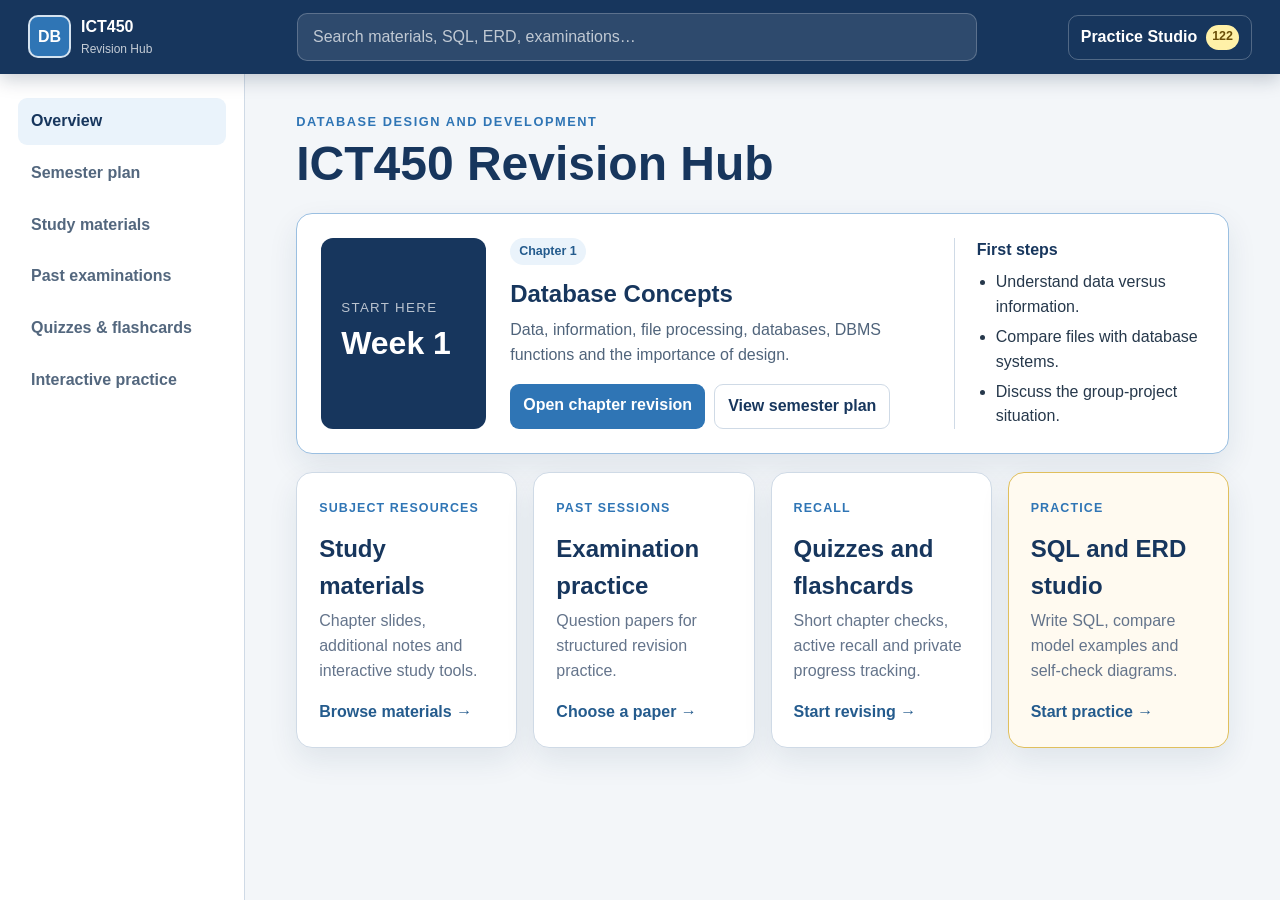
==== index.html @ 98ae1213 "Align revision progress labels and quiz position (r55)" ====
<!doctype html>
<html lang="en">
<head>
  <meta charset="utf-8">
  <meta name="viewport" content="width=device-width, initial-scale=1">
  <meta name="theme-color" content="#17365d">
  <meta name="description" content="ICT450 revision hub for Database Design and Development.">
  <meta name="ict450-release" content="2026.10.04-r55">
  <link rel="icon" type="image/svg+xml" href="data:image/svg+xml,%3Csvg xmlns='http://www.w3.org/2000/svg' viewBox='0 0 64 64'%3E%3Crect width='64' height='64' rx='12' fill='%2317365d'/%3E%3Cellipse cx='32' cy='17' rx='20' ry='8' fill='%23fff'/%3E%3Cpath d='M12 17v15c0 4 9 8 20 8s20-4 20-8V17M12 32v15c0 4 9 8 20 8s20-4 20-8V32' fill='none' stroke='%23fff' stroke-width='5'/%3E%3C/svg%3E">
  <title>ICT450 Revision Hub</title>
  <link rel="stylesheet" href="hub.css?v=2026.10.04-r55">
  <link rel="stylesheet" href="hub-content.css?v=2026.10.04-r55">
</head>
<body>
  <a class="skip-link" href="#hub-main">Skip to learning materials</a>
  <header class="hub-header">
    <button class="menu-button" id="menuButton" aria-label="Open navigation" aria-expanded="false">☰</button>
    <a class="hub-brand" href="#home" data-route="home"><span class="brand-icon">DB</span><span><strong>ICT450</strong><small>Revision Hub</small></span></a>
    <label class="global-search"><span class="visually-hidden">Search the hub</span><input id="globalSearch" type="search" placeholder="Search materials, SQL, ERD, examinations…"></label>
    <a class="practice-link" href="06-interactive-practice/index.html"><span>Practice Studio</span><b>122</b></a>
  </header>

  <div class="hub-shell">
    <aside class="hub-sidebar" id="hubSidebar" aria-label="Hub sections">
      <nav>
        <a href="#home" data-route="home" class="is-active">Overview</a>
        <a href="#semester" data-route="semester">Semester plan</a>
        <a href="#materials" data-route="materials">Study materials</a>
        <a href="#exams" data-route="exams">Past examinations</a>
        <a href="08-revision/index.html">Quizzes &amp; flashcards</a>
        <a href="06-interactive-practice/index.html">Interactive practice</a>
      </nav>
    </aside>

    <main id="hub-main">
      <section class="hub-view is-visible" data-view="home">
        <div class="dashboard-heading">
          <div><p class="eyebrow">Database Design and Development</p><h1>ICT450 Revision Hub</h1></div>
        </div>
        <section class="current-week-card">
          <div class="week-number"><small id="weekState">Start here</small><strong id="currentWeekNumber">Week 1</strong></div>
          <div class="week-focus"><span class="chapter-pill" id="currentChapter">Chapter 1</span><h2 id="currentWeekTitle">Database Concepts</h2><p id="currentWeekDescription">Data, information, databases, file processing, database systems and the importance of database design.</p><div class="action-row" id="currentWeekActions"><a class="primary-action" href="08-revision/index.html">Open chapter revision</a><a class="secondary-action" href="#semester" data-route="semester">View semester plan</a></div></div>
          <div class="week-check"><strong>First steps</strong><ul id="currentWeekChecklist"><li>Understand data versus information.</li><li>Compare files with database systems.</li><li>Discuss the group-project situation.</li></ul></div>
        </section>
        <div class="dashboard-grid">
          <a class="launch-card" href="#materials" data-route="materials"><span>Subject resources</span><h2>Study materials</h2><p>Chapter slides, additional notes and interactive study tools.</p><b>Browse materials →</b></a>
          <a class="launch-card" href="#exams" data-route="exams"><span>Past sessions</span><h2>Examination practice</h2><p>Question papers for structured revision practice.</p><b>Choose a paper →</b></a>
          <a class="launch-card" href="08-revision/index.html"><span>Recall</span><h2>Quizzes and flashcards</h2><p>Short chapter checks, active recall and private progress tracking.</p><b>Start revising →</b></a>
          <a class="launch-card accent" href="06-interactive-practice/index.html"><span>Practice</span><h2>SQL and ERD studio</h2><p>Write SQL, compare model examples and self-check diagrams.</p><b>Start practice →</b></a>
        </div>
      </section>

      <section class="hub-view" data-view="semester"><div class="section-title"><p class="eyebrow">14 teaching weeks</p><h1>Semester plan</h1></div><div id="semesterTimeline"></div></section>
      <section class="hub-view" data-view="materials">
        <div class="section-title"><p class="eyebrow">Subject resources</p><h1>Study materials</h1><p>Use the official chapter slides first, then choose focused notes or interactive tools for reinforcement.</p></div>
        <h2 class="subheading">Main reference</h2><div class="resource-grid" id="mainReferenceGrid"></div>
        <h2 class="subheading">Additional notes</h2><div class="resource-grid" id="additionalNotesGrid"></div>
        <h2 class="subheading">Interactive study tools</h2><div class="resource-grid" id="interactiveToolsGrid"></div>
      </section>
      <section class="hub-view" data-view="exams"><div class="section-title"><p class="eyebrow">Question papers</p><h1>Past examinations</h1></div><div id="examGrid"></div></section>
      <section class="hub-view" data-view="search"><div class="section-title"><p class="eyebrow">Hub search</p><h1 id="searchHeading">Search results</h1></div><div class="resource-grid" id="searchResults"></div></section>
    </main>
  </div>
  <div class="sidebar-backdrop" id="sidebarBackdrop"></div>
  <script src="hub.js?v=2026.10.04-r55"></script>
</body>
</html>
---- hub.css ----
:root{--navy:#17365d;--blue:#2f75b5;--blue2:#245b8d;--ice:#eaf3fb;--ink:#26384b;--muted:#64748b;--line:#cfdae6;--paper:#fff;--bg:#f3f6f9;--yellow:#fff1a8;--amber:#d99a22;--green:#15765e;--shadow:0 12px 30px rgba(23,54,93,.09);--radius:16px}*{box-sizing:border-box}html{scroll-behavior:smooth}body{margin:0;background:var(--bg);color:var(--ink);font:16px/1.55 Arial,Helvetica,sans-serif}a{color:inherit}button,input{font:inherit}.skip-link{position:fixed;top:-60px;left:12px;z-index:100;padding:10px 14px;border-radius:8px;background:var(--yellow);font-weight:800}.skip-link:focus{top:12px}.visually-hidden{position:absolute;width:1px;height:1px;overflow:hidden;clip:rect(0,0,0,0)}.hub-header{position:sticky;top:0;z-index:30;height:74px;display:grid;grid-template-columns:245px minmax(260px,680px) auto;align-items:center;gap:24px;padding:10px 28px;color:#fff;background:var(--navy);box-shadow:0 5px 18px rgba(8,29,54,.22)}.hub-brand{display:flex;align-items:center;gap:10px;text-decoration:none}.brand-icon{width:43px;height:43px;display:grid;place-items:center;border:2px solid rgba(255,255,255,.8);border-radius:10px;background:var(--blue);font-weight:900}.hub-brand strong,.hub-brand small{display:block}.hub-brand small{font-size:.75rem;opacity:.75}.global-search input{width:100%;padding:11px 15px;border:1px solid rgba(255,255,255,.22);border-radius:10px;color:#fff;background:rgba(255,255,255,.1)}.global-search input::placeholder{color:rgba(255,255,255,.7)}.practice-link{justify-self:end;display:flex;align-items:center;gap:9px;padding:9px 12px;border:1px solid rgba(255,255,255,.25);border-radius:10px;text-decoration:none;font-weight:800}.practice-link b{display:grid;place-items:center;min-width:30px;height:25px;padding:0 6px;border-radius:999px;background:var(--yellow);color:#6b4e08;font-size:.78rem}.menu-button{display:none;border:0;color:#fff;background:transparent;font-size:1.4rem}.hub-shell{display:grid;grid-template-columns:245px minmax(0,1fr);min-height:calc(100vh - 74px)}.hub-sidebar{position:sticky;top:74px;height:calc(100vh - 74px);display:flex;flex-direction:column;justify-content:space-between;padding:24px 18px;border-right:1px solid var(--line);background:#fff}.hub-sidebar nav{display:grid;gap:5px}.hub-sidebar nav a{padding:11px 13px;border-radius:9px;text-decoration:none;color:#53677e;font-weight:700}.hub-sidebar nav a:hover,.hub-sidebar nav a.is-active{color:var(--navy);background:var(--ice)}.sidebar-status{display:flex;gap:9px;align-items:flex-start;padding:13px;border-radius:10px;background:#edf8f4}.sidebar-status>span{width:10px;height:10px;margin-top:6px;border-radius:50%;background:var(--green)}.sidebar-status strong,.sidebar-status small{display:block}.sidebar-status small{color:var(--muted)}main{min-width:0;padding:38px clamp(22px,4vw,56px) 70px}.hub-view{display:none;max-width:1280px;margin:auto}.hub-view.is-visible{display:block}.dashboard-heading,.section-title{display:flex;justify-content:space-between;gap:24px;align-items:end;margin-bottom:22px}.eyebrow{margin:0 0 6px;color:var(--blue);font-size:.8rem;font-weight:900;letter-spacing:.12em;text-transform:uppercase}h1,h2,p{margin-top:0}h1{margin-bottom:0;color:var(--navy);font-size:clamp(2rem,4vw,3rem);line-height:1.1}h2{color:var(--navy)}.date-chip{padding:8px 11px;border:1px solid var(--line);border-radius:999px;background:#fff;color:var(--muted);font-size:.86rem}.current-week-card{display:grid;grid-template-columns:165px minmax(0,1.45fr) minmax(250px,.7fr);gap:24px;align-items:center;padding:24px;border:1px solid #9abfe1;border-radius:var(--radius);background:#fff;box-shadow:var(--shadow)}.week-number{align-self:stretch;display:flex;flex-direction:column;justify-content:center;padding:20px;border-radius:12px;background:var(--navy);color:#fff}.week-number small{opacity:.7;text-transform:uppercase;letter-spacing:.1em}.week-number strong{font-size:2rem}.week-number span{font-size:.85rem;opacity:.8}.chapter-pill{display:inline-block;padding:4px 9px;border-radius:999px;color:var(--blue2);background:var(--ice);font-size:.78rem;font-weight:900}.week-focus h2{margin:10px 0 6px}.week-focus p{color:#50647b}.action-row{display:flex;gap:9px;flex-wrap:wrap}.primary-action,.secondary-action{padding:9px 13px;border-radius:9px;text-decoration:none;font-weight:800}.primary-action{color:#fff;background:var(--blue)}.secondary-action{border:1px solid var(--line);color:var(--navy);background:#fff}.week-check{padding-left:22px;border-left:1px solid var(--line)}.week-check strong{color:var(--navy)}.week-check ul{margin:8px 0 0;padding-left:19px}.week-check li+li{margin-top:5px}.dashboard-grid{display:grid;grid-template-columns:repeat(4,1fr);gap:16px;margin-top:18px}.launch-card{padding:22px;border:1px solid var(--line);border-radius:var(--radius);background:#fff;box-shadow:var(--shadow);text-decoration:none}.launch-card:hover{transform:translateY(-2px);border-color:var(--blue)}.launch-card span{color:var(--blue);font-size:.78rem;font-weight:900;text-transform:uppercase;letter-spacing:.09em}.launch-card h2{margin:10px 0 5px}.launch-card p{color:var(--muted)}.launch-card b{color:var(--blue2)}.launch-card.accent{border-color:#e0bf5d;background:#fffaf0}.resource-grid{display:grid;grid-template-columns:repeat(3,minmax(0,1fr));gap:15px}.sidebar-backdrop{display:none}@media(max-width:900px){.hub-header{grid-template-columns:auto 1fr auto;height:auto;padding:10px 15px;gap:10px}.menu-button{display:block}.hub-brand{grid-column:2}.global-search{grid-column:1/-1;grid-row:2}.practice-link span{display:none}.hub-shell{grid-template-columns:1fr}.hub-sidebar{position:fixed;left:-280px;top:0;z-index:50;width:270px;height:100vh;transition:left .2s}.hub-sidebar.is-open{left:0}.sidebar-backdrop.is-open{display:block;position:fixed;inset:0;z-index:40;background:rgba(13,30,50,.45)}main{padding:28px 18px 60px}.current-week-card{grid-template-columns:135px 1fr}.week-check{grid-column:1/-1;padding:16px 0 0;border-left:0;border-top:1px solid var(--line)}.dashboard-grid,.resource-grid{grid-template-columns:repeat(2,minmax(0,1fr))}}@media(max-width:620px){.dashboard-heading,.section-title{align-items:flex-start;flex-direction:column}.date-chip{display:none}.current-week-card{grid-template-columns:1fr;padding:16px}.week-number{min-height:115px}.week-check{grid-column:auto}.dashboard-grid,.resource-grid{grid-template-columns:1fr}.hub-header{grid-template-columns:auto 1fr auto}.hub-brand small{display:none}h1{font-size:2rem}}
---- hub-content.css ----
.resource-card {
  display: flex;
  flex-direction: column;
  min-height: 280px;
  padding: 21px;
  border: 1px solid var(--line);
  border-radius: var(--radius);
  background: #fff;
  box-shadow: var(--shadow);
}
.section-title { display: block; }
.section-title .eyebrow { margin-bottom: 7px; }
.resource-card h2 { margin: 13px 0 4px; font-size: 1.22rem; }
.resource-card > p:not(.resource-meta) { color: #53677e; }
.resource-top { display: flex; justify-content: space-between; gap: 10px; align-items: center; }
.resource-code { color: var(--blue); font-size: .78rem; font-weight: 900; letter-spacing: .08em; }
.format-chip, .status-chip { padding: 4px 8px; border-radius: 999px; background: var(--ice); color: var(--blue2); font-size: .74rem; font-weight: 800; }
.resource-meta { margin-bottom: 10px; color: var(--muted); font-size: .86rem; }
.card-actions { display: flex; gap: 8px; flex-wrap: wrap; margin-top: auto; }
.availability-note { margin-top: auto; padding: 9px 11px; border-left: 4px solid var(--blue); border-radius: 5px; color: var(--navy) !important; background: var(--ice); font-weight: 800; }
.timeline { display: grid; gap: 10px; }
.timeline-row { display: grid; grid-template-columns: 150px minmax(0,1fr) 230px; gap: 22px; align-items: start; padding: 18px 20px; border: 1px solid var(--line); border-radius: 12px; background: #fff; }
.timeline-row > div:first-child strong, .timeline-row > div:first-child small { display: block; }
.timeline-row > div:first-child strong { color: var(--blue); font-size: 1.08rem; }
.timeline-row > div:first-child small { color: var(--muted); }
.timeline-row > div:nth-child(2) > span { color: var(--blue2); font-size: .76rem; font-weight: 900; text-transform: uppercase; }
.timeline-row h2 { margin: 3px 0; font-size: 1.13rem; }
.timeline-row p { margin: 0; color: #53677e; }
.timeline-row > div:last-child { padding: 10px 12px; border-left: 4px solid var(--amber); border-radius: 6px; background: #fff8dc; font-size: .87rem; }
.source-foot { margin-top: 18px; }
.source-foot a { color: var(--blue2); font-weight: 800; }
.exam-intro { display: grid; grid-template-columns: 1fr auto; gap: 10px 24px; align-items: center; margin-bottom: 18px; padding: 20px 22px; border: 1px solid #d8b458; border-radius: var(--radius); background: #fff8dc; }
.exam-intro strong { color: var(--navy); font-size: 1.2rem; }
.exam-intro p { grid-column: 1; margin: 0; }
.exam-intro a { grid-column: 2; grid-row: 1 / 3; }
.exam-list { display: grid; grid-template-columns: repeat(2,minmax(0,1fr)); gap: 12px; }
.exam-card { display: flex; justify-content: space-between; gap: 18px; align-items: center; padding: 18px 20px; border: 1px solid var(--line); border-radius: 12px; background: #fff; }
.exam-card h2 { margin: 8px 0 0; font-size: 1.12rem; }
.exam-card small { color: var(--muted); }
.exam-card.pending { background: #fafbfd; }
.status-chip.verified { color: #0d6a53; background: #e6f6f0; }
.subheading { margin: 34px 0 13px; padding-bottom: 7px; border-bottom: 2px solid var(--line); }
.empty-state { grid-column: 1 / -1; padding: 40px; border: 1px dashed #aebdcb; border-radius: 12px; text-align: center; color: var(--muted); background: #fff; }
@media (max-width: 1050px) {
  .resource-grid { grid-template-columns: repeat(2,minmax(0,1fr)); }
  .timeline-row { grid-template-columns: 130px minmax(0,1fr); }
  .timeline-row > div:last-child { grid-column: 2; }
  .exam-list { grid-template-columns: 1fr; }
}
@media (max-width: 1200px) {
  .current-week-card { grid-template-columns: 135px minmax(0,1fr); }
  .week-check { grid-column: 1 / -1; padding: 16px 0 0; border-left: 0; border-top: 1px solid var(--line); }
}
@media (max-width: 620px) {
  .resource-grid { grid-template-columns: 1fr; }
  .timeline-row { grid-template-columns: 1fr; }
  .timeline-row > div:last-child { grid-column: auto; }
  .exam-intro { grid-template-columns: 1fr; }
  .exam-intro p, .exam-intro a { grid-column: auto; grid-row: auto; }
  .exam-card { align-items: flex-start; flex-direction: column; }
  .resource-card { min-height: auto; }
}
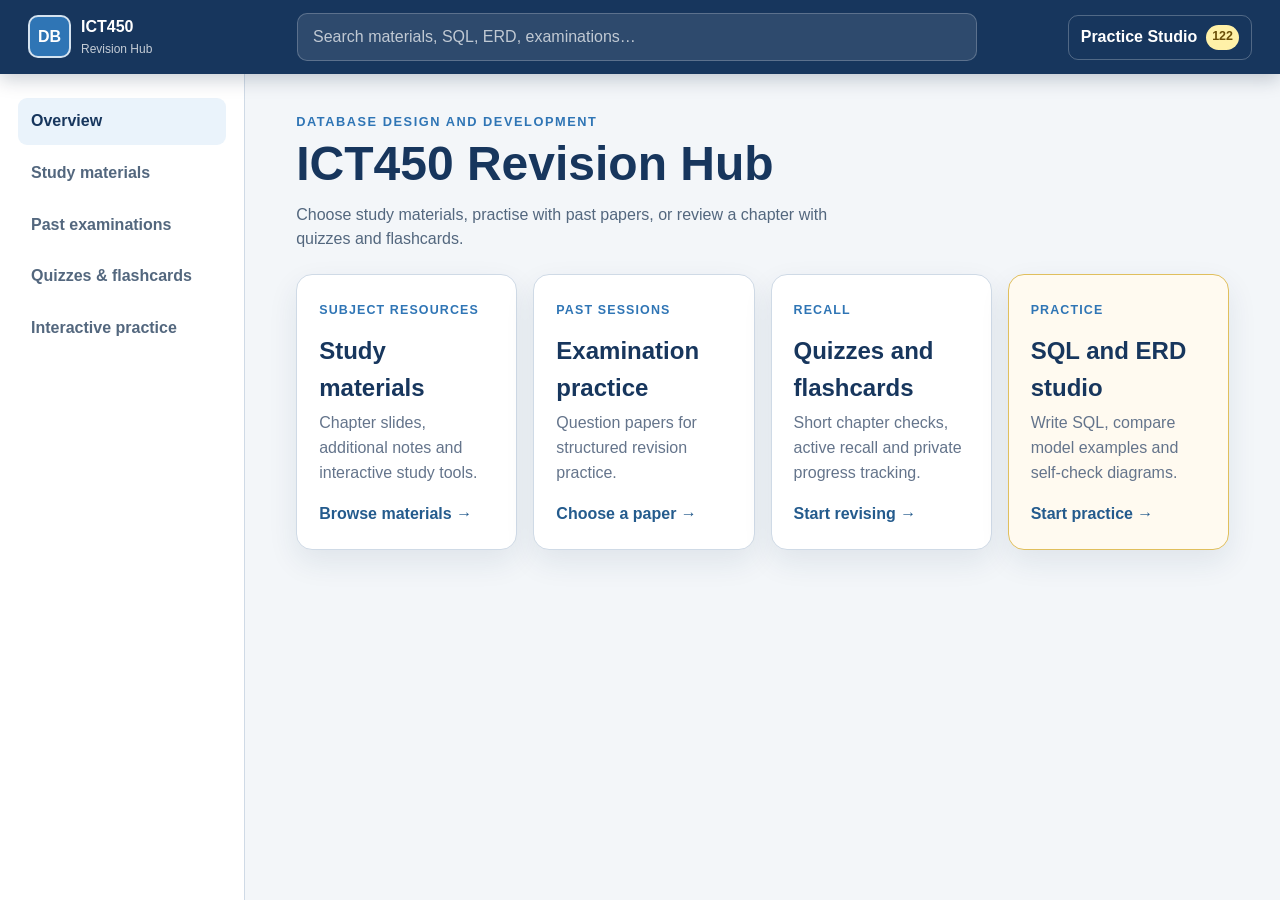
==== commit 92124b06: "Remove student semester plan (r56)" ====
--- a/index.html
+++ b/index.html
@@ -5,11 +5,11 @@
   <meta name="viewport" content="width=device-width, initial-scale=1">
   <meta name="theme-color" content="#17365d">
   <meta name="description" content="ICT450 revision hub for Database Design and Development.">
-  <meta name="ict450-release" content="2026.10.04-r55">
+  <meta name="ict450-release" content="2026.10.04-r56">
   <link rel="icon" type="image/svg+xml" href="data:image/svg+xml,%3Csvg xmlns='http://www.w3.org/2000/svg' viewBox='0 0 64 64'%3E%3Crect width='64' height='64' rx='12' fill='%2317365d'/%3E%3Cellipse cx='32' cy='17' rx='20' ry='8' fill='%23fff'/%3E%3Cpath d='M12 17v15c0 4 9 8 20 8s20-4 20-8V17M12 32v15c0 4 9 8 20 8s20-4 20-8V32' fill='none' stroke='%23fff' stroke-width='5'/%3E%3C/svg%3E">
   <title>ICT450 Revision Hub</title>
-  <link rel="stylesheet" href="hub.css?v=2026.10.04-r55">
-  <link rel="stylesheet" href="hub-content.css?v=2026.10.04-r55">
+  <link rel="stylesheet" href="hub.css?v=2026.10.04-r56">
+  <link rel="stylesheet" href="hub-content.css?v=2026.10.04-r56">
 </head>
 <body>
   <a class="skip-link" href="#hub-main">Skip to learning materials</a>
@@ -24,7 +24,6 @@
     <aside class="hub-sidebar" id="hubSidebar" aria-label="Hub sections">
       <nav>
         <a href="#home" data-route="home" class="is-active">Overview</a>
-        <a href="#semester" data-route="semester">Semester plan</a>
         <a href="#materials" data-route="materials">Study materials</a>
         <a href="#exams" data-route="exams">Past examinations</a>
         <a href="08-revision/index.html">Quizzes &amp; flashcards</a>
@@ -35,13 +34,8 @@
     <main id="hub-main">
       <section class="hub-view is-visible" data-view="home">
         <div class="dashboard-heading">
-          <div><p class="eyebrow">Database Design and Development</p><h1>ICT450 Revision Hub</h1></div>
+          <div><p class="eyebrow">Database Design and Development</p><h1>ICT450 Revision Hub</h1><p class="overview-copy">Choose study materials, practise with past papers, or review a chapter with quizzes and flashcards.</p></div>
         </div>
-        <section class="current-week-card">
-          <div class="week-number"><small id="weekState">Start here</small><strong id="currentWeekNumber">Week 1</strong></div>
-          <div class="week-focus"><span class="chapter-pill" id="currentChapter">Chapter 1</span><h2 id="currentWeekTitle">Database Concepts</h2><p id="currentWeekDescription">Data, information, databases, file processing, database systems and the importance of database design.</p><div class="action-row" id="currentWeekActions"><a class="primary-action" href="08-revision/index.html">Open chapter revision</a><a class="secondary-action" href="#semester" data-route="semester">View semester plan</a></div></div>
-          <div class="week-check"><strong>First steps</strong><ul id="currentWeekChecklist"><li>Understand data versus information.</li><li>Compare files with database systems.</li><li>Discuss the group-project situation.</li></ul></div>
-        </section>
         <div class="dashboard-grid">
           <a class="launch-card" href="#materials" data-route="materials"><span>Subject resources</span><h2>Study materials</h2><p>Chapter slides, additional notes and interactive study tools.</p><b>Browse materials →</b></a>
           <a class="launch-card" href="#exams" data-route="exams"><span>Past sessions</span><h2>Examination practice</h2><p>Question papers for structured revision practice.</p><b>Choose a paper →</b></a>
@@ -50,7 +44,6 @@
         </div>
       </section>
 
-      <section class="hub-view" data-view="semester"><div class="section-title"><p class="eyebrow">14 teaching weeks</p><h1>Semester plan</h1></div><div id="semesterTimeline"></div></section>
       <section class="hub-view" data-view="materials">
         <div class="section-title"><p class="eyebrow">Subject resources</p><h1>Study materials</h1><p>Use the official chapter slides first, then choose focused notes or interactive tools for reinforcement.</p></div>
         <h2 class="subheading">Main reference</h2><div class="resource-grid" id="mainReferenceGrid"></div>
@@ -62,6 +55,6 @@
     </main>
   </div>
   <div class="sidebar-backdrop" id="sidebarBackdrop"></div>
-  <script src="hub.js?v=2026.10.04-r55"></script>
+  <script src="hub.js?v=2026.10.04-r56"></script>
 </body>
 </html>
--- a/hub-content.css
+++ b/hub-content.css
@@ -8,6 +8,8 @@
   background: #fff;
   box-shadow: var(--shadow);
 }
+.overview-copy { max-width: 65ch; margin: 12px 0 0; color: #53677e; }
+.hub-view[data-view="home"] .dashboard-grid { margin-top: 0; }
 .section-title { display: block; }
 .section-title .eyebrow { margin-bottom: 7px; }
 .resource-card h2 { margin: 13px 0 4px; font-size: 1.22rem; }
@@ -18,15 +20,6 @@
 .resource-meta { margin-bottom: 10px; color: var(--muted); font-size: .86rem; }
 .card-actions { display: flex; gap: 8px; flex-wrap: wrap; margin-top: auto; }
 .availability-note { margin-top: auto; padding: 9px 11px; border-left: 4px solid var(--blue); border-radius: 5px; color: var(--navy) !important; background: var(--ice); font-weight: 800; }
-.timeline { display: grid; gap: 10px; }
-.timeline-row { display: grid; grid-template-columns: 150px minmax(0,1fr) 230px; gap: 22px; align-items: start; padding: 18px 20px; border: 1px solid var(--line); border-radius: 12px; background: #fff; }
-.timeline-row > div:first-child strong, .timeline-row > div:first-child small { display: block; }
-.timeline-row > div:first-child strong { color: var(--blue); font-size: 1.08rem; }
-.timeline-row > div:first-child small { color: var(--muted); }
-.timeline-row > div:nth-child(2) > span { color: var(--blue2); font-size: .76rem; font-weight: 900; text-transform: uppercase; }
-.timeline-row h2 { margin: 3px 0; font-size: 1.13rem; }
-.timeline-row p { margin: 0; color: #53677e; }
-.timeline-row > div:last-child { padding: 10px 12px; border-left: 4px solid var(--amber); border-radius: 6px; background: #fff8dc; font-size: .87rem; }
 .source-foot { margin-top: 18px; }
 .source-foot a { color: var(--blue2); font-weight: 800; }
 .exam-intro { display: grid; grid-template-columns: 1fr auto; gap: 10px 24px; align-items: center; margin-bottom: 18px; padding: 20px 22px; border: 1px solid #d8b458; border-radius: var(--radius); background: #fff8dc; }
@@ -43,18 +36,10 @@
 .empty-state { grid-column: 1 / -1; padding: 40px; border: 1px dashed #aebdcb; border-radius: 12px; text-align: center; color: var(--muted); background: #fff; }
 @media (max-width: 1050px) {
   .resource-grid { grid-template-columns: repeat(2,minmax(0,1fr)); }
-  .timeline-row { grid-template-columns: 130px minmax(0,1fr); }
-  .timeline-row > div:last-child { grid-column: 2; }
   .exam-list { grid-template-columns: 1fr; }
-}
-@media (max-width: 1200px) {
-  .current-week-card { grid-template-columns: 135px minmax(0,1fr); }
-  .week-check { grid-column: 1 / -1; padding: 16px 0 0; border-left: 0; border-top: 1px solid var(--line); }
 }
 @media (max-width: 620px) {
   .resource-grid { grid-template-columns: 1fr; }
-  .timeline-row { grid-template-columns: 1fr; }
-  .timeline-row > div:last-child { grid-column: auto; }
   .exam-intro { grid-template-columns: 1fr; }
   .exam-intro p, .exam-intro a { grid-column: auto; grid-row: auto; }
   .exam-card { align-items: flex-start; flex-direction: column; }
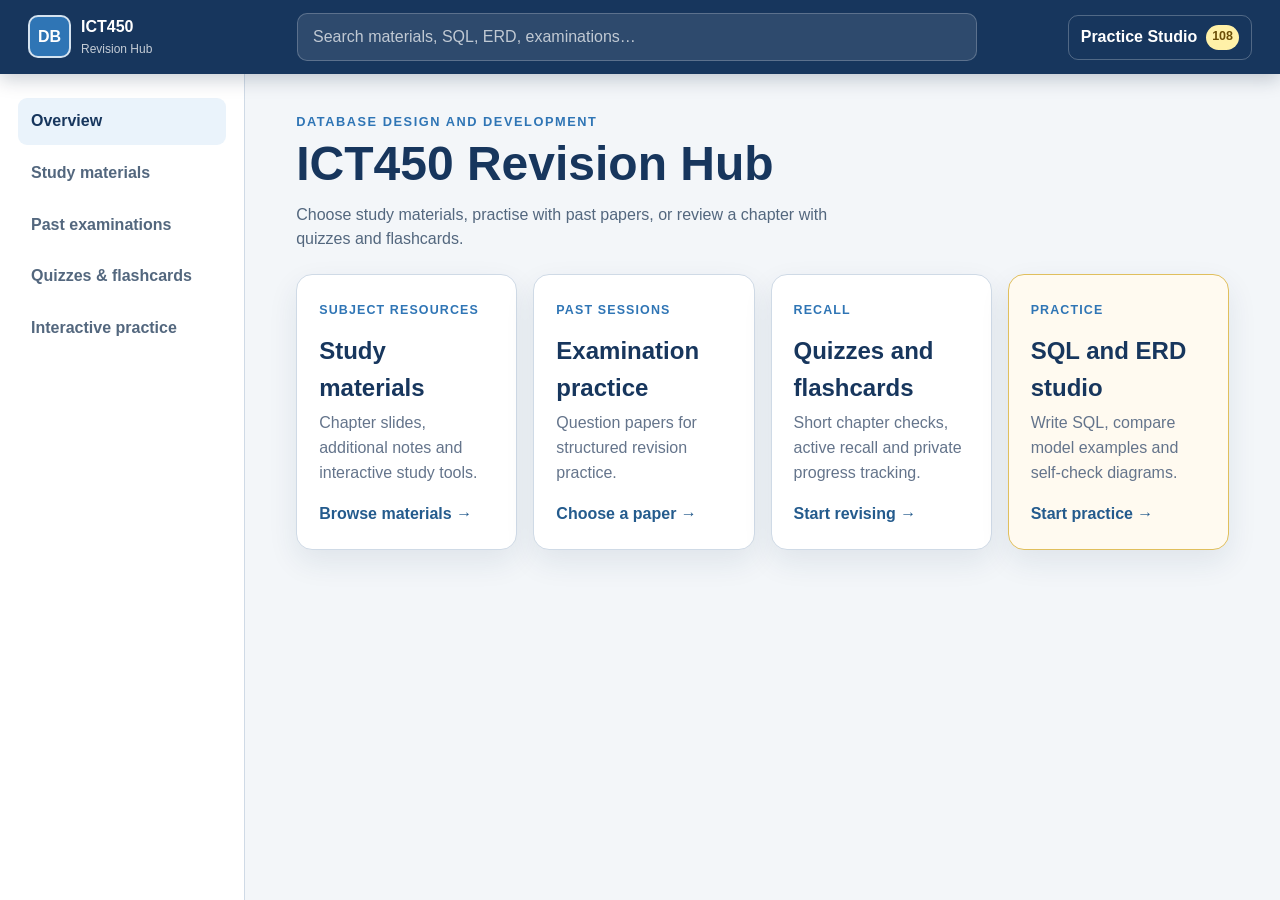
==== commit d800b934: "Publish contextual practice bank without duplicate ERD questions" ====
--- a/index.html
+++ b/index.html
@@ -5,11 +5,11 @@
   <meta name="viewport" content="width=device-width, initial-scale=1">
   <meta name="theme-color" content="#17365d">
   <meta name="description" content="ICT450 revision hub for Database Design and Development.">
-  <meta name="ict450-release" content="2026.10.04-r56">
+  <meta name="ict450-release" content="2026.10.04-r62">
   <link rel="icon" type="image/svg+xml" href="data:image/svg+xml,%3Csvg xmlns='http://www.w3.org/2000/svg' viewBox='0 0 64 64'%3E%3Crect width='64' height='64' rx='12' fill='%2317365d'/%3E%3Cellipse cx='32' cy='17' rx='20' ry='8' fill='%23fff'/%3E%3Cpath d='M12 17v15c0 4 9 8 20 8s20-4 20-8V17M12 32v15c0 4 9 8 20 8s20-4 20-8V32' fill='none' stroke='%23fff' stroke-width='5'/%3E%3C/svg%3E">
   <title>ICT450 Revision Hub</title>
-  <link rel="stylesheet" href="hub.css?v=2026.10.04-r56">
-  <link rel="stylesheet" href="hub-content.css?v=2026.10.04-r56">
+  <link rel="stylesheet" href="hub.css?v=2026.10.04-r62">
+  <link rel="stylesheet" href="hub-content.css?v=2026.10.04-r62">
 </head>
 <body>
   <a class="skip-link" href="#hub-main">Skip to learning materials</a>
@@ -17,7 +17,7 @@
     <button class="menu-button" id="menuButton" aria-label="Open navigation" aria-expanded="false">☰</button>
     <a class="hub-brand" href="#home" data-route="home"><span class="brand-icon">DB</span><span><strong>ICT450</strong><small>Revision Hub</small></span></a>
     <label class="global-search"><span class="visually-hidden">Search the hub</span><input id="globalSearch" type="search" placeholder="Search materials, SQL, ERD, examinations…"></label>
-    <a class="practice-link" href="06-interactive-practice/index.html"><span>Practice Studio</span><b>122</b></a>
+    <a class="practice-link" href="06-interactive-practice/index.html"><span>Practice Studio</span><b>108</b></a>
   </header>
 
   <div class="hub-shell">
@@ -55,6 +55,6 @@
     </main>
   </div>
   <div class="sidebar-backdrop" id="sidebarBackdrop"></div>
-  <script src="hub.js?v=2026.10.04-r56"></script>
+  <script src="hub.js?v=2026.10.04-r62"></script>
 </body>
 </html>
